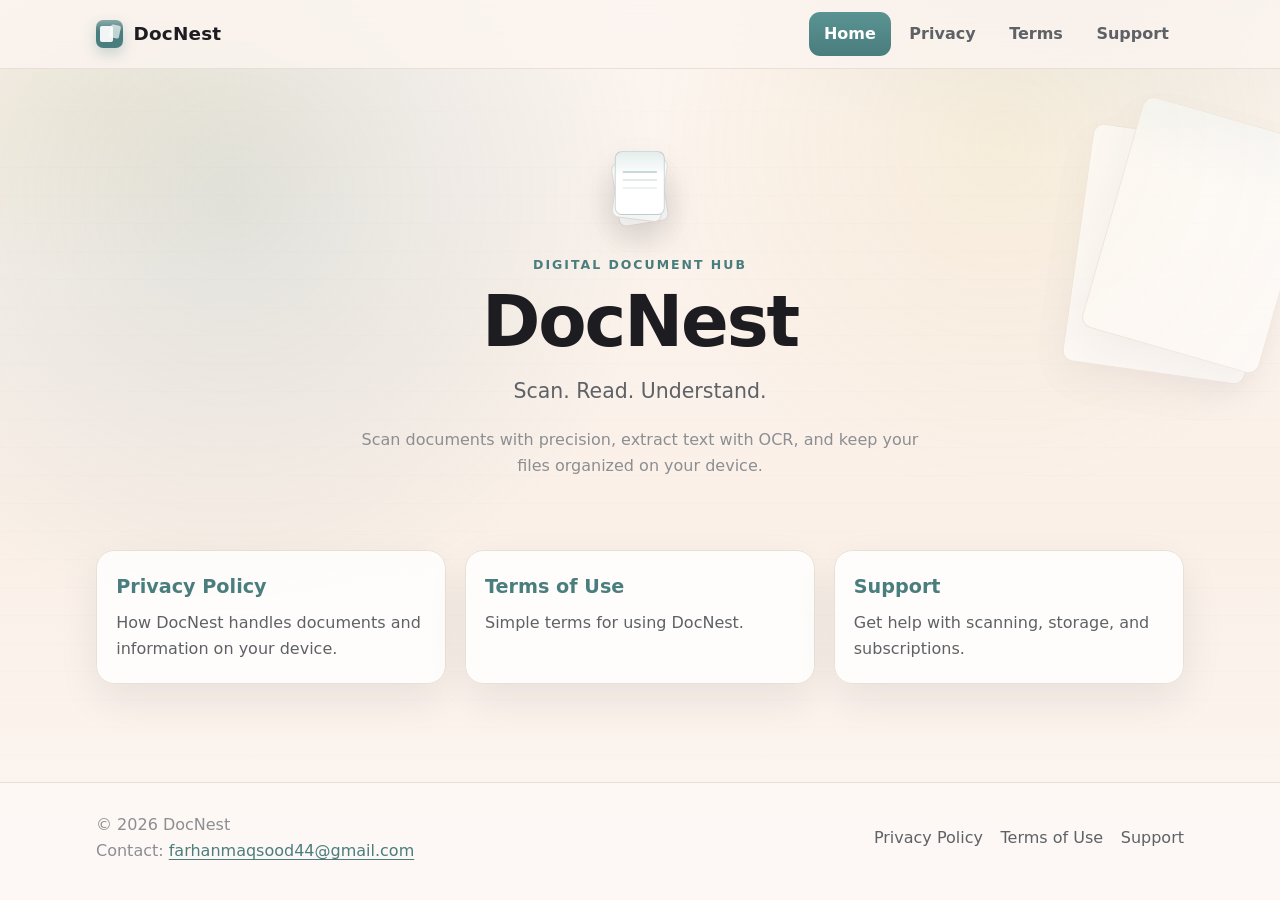
==== index.html @ b9f965b1 "Add a DocNest-themed GitHub Pages site for privacy, terms, and support. Co-authored-by: Cursor <curs" ====
<!DOCTYPE html>
<html lang="en">
<head>
  <meta charset="utf-8">
  <meta name="viewport" content="width=device-width, initial-scale=1">
  <title>DocNest — Digital Document Hub</title>
  <meta name="description" content="DocNest is a digital document hub for scanning, reading, and organizing files on your iPhone.">
  <meta name="theme-color" content="#4A7D7D">
  <meta property="og:title" content="DocNest — Digital Document Hub">
  <meta property="og:description" content="Scan. Read. Understand. Official privacy, terms, and support pages for DocNest.">
  <meta property="og:type" content="website">
  <meta property="og:url" content="https://farhan-maqsood.github.io/DocNest-Legals/">
  <link rel="stylesheet" href="assets/css/style.css">
</head>
<body>
  <div class="desk" aria-hidden="true">
    <div class="grain"></div>
    <div class="rule"></div>
    <div class="glow"></div>
    <div class="pages"></div>
  </div>

  <div class="site">
    <a class="skip-link" href="#content">Skip to content</a>

    <header class="site-header">
      <div class="header-inner">
        <a class="brand" href="index.html">
          <span class="brand-mark" aria-hidden="true"></span>
          DocNest
        </a>
        <button class="nav-toggle" type="button" aria-expanded="false" aria-controls="site-nav">
          <span class="nav-toggle-bars" aria-hidden="true"></span>
          <span class="visually-hidden">Menu</span>
        </button>
        <nav class="site-nav" id="site-nav" aria-label="Primary">
          <ul>
            <li><a href="index.html" aria-current="page">Home</a></li>
            <li><a href="PrivacyPolicy.html">Privacy</a></li>
            <li><a href="TermsOfUse.html">Terms</a></li>
            <li><a href="support.html">Support</a></li>
          </ul>
        </nav>
      </div>
    </header>

    <main class="main" id="content">
      <section class="hero">
        <div class="hero-stack" aria-hidden="true">
          <span></span>
          <span></span>
          <span></span>
        </div>
        <p class="eyebrow">Digital Document Hub</p>
        <h1>DocNest</h1>
        <p class="tagline">Scan. Read. Understand.</p>
        <p class="lede">Scan documents with precision, extract text with OCR, and keep your files organized on your device.</p>
      </section>

      <section class="card-grid" aria-label="Legal and support pages">
        <a class="nav-card" href="PrivacyPolicy.html">
          <h2>Privacy Policy</h2>
          <p>How DocNest handles documents and information on your device.</p>
        </a>
        <a class="nav-card" href="TermsOfUse.html">
          <h2>Terms of Use</h2>
          <p>Simple terms for using DocNest.</p>
        </a>
        <a class="nav-card" href="support.html">
          <h2>Support</h2>
          <p>Get help with scanning, storage, and subscriptions.</p>
        </a>
      </section>
    </main>

    <footer class="site-footer">
      <div class="footer-inner">
        <div>
          <p class="copyright">&copy; <span data-year>2026</span> DocNest</p>
          <p class="footer-contact">Contact: <a href="mailto:farhanmaqsood44@gmail.com">farhanmaqsood44@gmail.com</a></p>
        </div>
        <nav class="footer-links" aria-label="Footer">
          <a href="PrivacyPolicy.html">Privacy Policy</a>
          <a href="TermsOfUse.html">Terms of Use</a>
          <a href="support.html">Support</a>
        </nav>
      </div>
    </footer>
  </div>

  <script src="assets/js/main.js"></script>
</body>
</html>
---- assets/css/style.css ----
/* DocNest Legal & Support — warm paper, teal ink, document nest */

:root {
  --paper: #fcf5f0;
  --paper-warm: #faf0e8;
  --paper-lift: #ffffff;
  --ink: #1c1c21;
  --ink-soft: #5e6166;
  --ink-faint: #8c8e91;
  --teal: #4a7d7d;
  --teal-deep: #3a6565;
  --teal-bright: #5a9393;
  --teal-soft: rgba(74, 125, 125, 0.14);
  --gold: #d4b038;
  --gold-soft: rgba(212, 176, 56, 0.18);
  --line: #e8e0d6;
  --shadow: 0 16px 40px rgba(28, 28, 33, 0.08);
  --card: rgba(255, 255, 255, 0.82);
  --header-bg: rgba(252, 245, 240, 0.82);
  --focus: #4a7d7d;
  --header-h: 4.25rem;
  --content: 42rem;
  --wide: 68rem;
  --radius: 1.15rem;
}

@media (prefers-color-scheme: dark) {
  :root {
    --paper: #1a1f24;
    --paper-warm: #141a1f;
    --paper-lift: #21262b;
    --ink: #e8e8e8;
    --ink-soft: #a1a6ad;
    --ink-faint: #6b737a;
    --teal: #599b9e;
    --teal-deep: #4a8689;
    --teal-bright: #7bb8ba;
    --teal-soft: rgba(89, 155, 158, 0.16);
    --gold: #e8bf4d;
    --gold-soft: rgba(232, 191, 77, 0.16);
    --line: #30363d;
    --shadow: 0 18px 44px rgba(0, 0, 0, 0.35);
    --card: rgba(33, 38, 43, 0.82);
    --header-bg: rgba(20, 26, 31, 0.82);
    --focus: #7bb8ba;
  }
}

*,
*::before,
*::after {
  box-sizing: border-box;
}

html {
  scroll-behavior: smooth;
}

html,
body {
  margin: 0;
  padding: 0;
  min-height: 100%;
  background: var(--paper);
  color: var(--ink);
  font-family: -apple-system, BlinkMacSystemFont, "SF Pro Text", "Segoe UI",
    system-ui, sans-serif;
  font-size: 1rem;
  line-height: 1.65;
  overflow-x: hidden;
}

body {
  min-height: 100vh;
  display: flex;
  flex-direction: column;
  background:
    radial-gradient(ellipse 70% 46% at 88% -8%, rgba(74, 125, 125, 0.12), transparent 56%),
    radial-gradient(ellipse 50% 36% at 8% 12%, rgba(212, 176, 56, 0.08), transparent 52%),
    linear-gradient(180deg, var(--paper) 0%, var(--paper-warm) 58%, var(--paper) 100%);
}

img,
svg {
  max-width: 100%;
  display: block;
}

a {
  color: var(--teal);
  text-decoration-thickness: 1px;
  text-underline-offset: 0.18em;
}

a:hover {
  color: var(--teal-bright);
}

:focus-visible {
  outline: 2px solid var(--focus);
  outline-offset: 3px;
  border-radius: 0.35rem;
}

.visually-hidden {
  position: absolute;
  width: 1px;
  height: 1px;
  padding: 0;
  margin: -1px;
  overflow: hidden;
  clip: rect(0, 0, 0, 0);
  white-space: nowrap;
  border: 0;
}

.skip-link {
  position: absolute;
  left: 1rem;
  top: -4rem;
  z-index: 80;
  padding: 0.7rem 1rem;
  background: var(--teal);
  color: #fff;
  font-weight: 650;
  border-radius: 0.5rem;
  text-decoration: none;
}

.skip-link:focus {
  top: 0.75rem;
}

/* Atmosphere — stacked paper and grain */

.desk {
  position: fixed;
  inset: 0;
  pointer-events: none;
  z-index: 0;
  overflow: hidden;
}

.grain,
.rule,
.glow,
.pages {
  position: absolute;
  inset: 0;
}

.grain {
  opacity: 0.35;
  background-image:
    radial-gradient(1px 1px at 12% 18%, rgba(74, 125, 125, 0.18), transparent),
    radial-gradient(1px 1px at 28% 64%, rgba(28, 28, 33, 0.08), transparent),
    radial-gradient(1.2px 1.2px at 61% 22%, rgba(212, 176, 56, 0.16), transparent),
    radial-gradient(1px 1px at 79% 71%, rgba(74, 125, 125, 0.14), transparent),
    radial-gradient(1px 1px at 91% 36%, rgba(28, 28, 33, 0.07), transparent);
}

.rule {
  background-image: repeating-linear-gradient(
    180deg,
    transparent,
    transparent 27px,
    rgba(74, 125, 125, 0.045) 28px
  );
  mask-image: linear-gradient(180deg, transparent, #000 18%, #000 78%, transparent);
  opacity: 0.55;
}

.glow {
  background:
    radial-gradient(circle at 18% 22%, rgba(74, 125, 125, 0.14), transparent 34%),
    radial-gradient(circle at 78% 16%, rgba(212, 176, 56, 0.1), transparent 28%);
}

.pages {
  left: auto;
  right: -2rem;
  top: 7rem;
  width: 16rem;
  height: 18rem;
  opacity: 0.38;
}

.pages::before,
.pages::after {
  content: "";
  position: absolute;
  width: 11.5rem;
  height: 15rem;
  border-radius: 0.7rem;
  background: var(--paper-lift);
  border: 1px solid var(--line);
  box-shadow: var(--shadow);
}

.pages::before {
  top: 1.4rem;
  right: 3.2rem;
  transform: rotate(8deg);
}

.pages::after {
  top: 0.2rem;
  right: 1.2rem;
  transform: rotate(16deg);
  background:
    linear-gradient(180deg, rgba(74, 125, 125, 0.06), transparent 30%),
    var(--paper-lift);
}

.site {
  position: relative;
  z-index: 1;
  display: flex;
  flex-direction: column;
  min-height: 100vh;
}

/* Header */

.site-header {
  position: sticky;
  top: 0;
  z-index: 20;
  backdrop-filter: blur(16px);
  -webkit-backdrop-filter: blur(16px);
  background: var(--header-bg);
  border-bottom: 1px solid var(--line);
}

.header-inner {
  width: min(100% - 2rem, var(--wide));
  margin: 0 auto;
  min-height: var(--header-h);
  display: flex;
  align-items: center;
  justify-content: space-between;
  gap: 1rem;
}

.brand {
  display: inline-flex;
  align-items: center;
  gap: 0.65rem;
  color: var(--ink);
  text-decoration: none;
  font-weight: 730;
  letter-spacing: 0.01em;
  font-size: 1.15rem;
}

.brand-mark {
  width: 1.7rem;
  height: 1.7rem;
  border-radius: 0.45rem;
  background:
    linear-gradient(180deg, rgba(255, 255, 255, 0.35), transparent 42%),
    var(--teal);
  box-shadow: 0 6px 14px rgba(74, 125, 125, 0.28);
  position: relative;
}

.brand-mark::before,
.brand-mark::after {
  content: "";
  position: absolute;
  background: rgba(255, 255, 255, 0.92);
  border-radius: 0.12rem;
}

.brand-mark::before {
  width: 0.78rem;
  height: 0.96rem;
  left: 0.28rem;
  top: 0.38rem;
}

.brand-mark::after {
  width: 0.62rem;
  height: 0.8rem;
  right: 0.22rem;
  top: 0.28rem;
  opacity: 0.72;
  transform: rotate(12deg);
}

.nav-toggle {
  display: inline-flex;
  align-items: center;
  justify-content: center;
  min-width: 2.75rem;
  min-height: 2.75rem;
  padding: 0;
  border: 1px solid var(--teal);
  border-radius: 0.7rem;
  background: var(--paper-lift);
  color: var(--teal);
  cursor: pointer;
}

.nav-toggle-bars {
  display: block;
  width: 1.1rem;
  height: 2px;
  background: var(--teal);
  box-shadow: 0 -6px 0 var(--teal), 0 6px 0 var(--teal);
}

.site-nav {
  display: none;
}

.site-nav.is-open {
  display: block;
  position: absolute;
  left: 0;
  right: 0;
  top: 100%;
  padding: 0.6rem 1rem 1rem;
  background: var(--paper);
  border-bottom: 1px solid var(--line);
}

.site-nav ul {
  list-style: none;
  margin: 0;
  padding: 0;
  display: flex;
  flex-direction: column;
  gap: 0.25rem;
}

.site-nav a {
  display: flex;
  align-items: center;
  min-height: 2.75rem;
  padding: 0.55rem 0.85rem;
  color: var(--ink-soft);
  text-decoration: none;
  border-radius: 0.7rem;
  font-weight: 550;
}

.site-nav a:hover,
.site-nav a:focus-visible {
  color: var(--ink);
  background: var(--teal-soft);
}

.site-nav a[aria-current="page"] {
  color: #fff;
  background: linear-gradient(180deg, var(--teal-bright), var(--teal));
}

/* Main */

.main {
  flex: 1;
  width: min(100% - 2rem, var(--wide));
  margin: 0 auto;
  padding: 1.75rem 0 4rem;
}

.page-legal .main {
  width: min(100% - 2rem, var(--content));
}

.hero {
  position: relative;
  padding: 2.4rem 0 2rem;
  text-align: center;
}

.hero-stack {
  width: 4.4rem;
  height: 5.1rem;
  margin: 0 auto 1.35rem;
  position: relative;
}

.hero-stack span {
  position: absolute;
  left: 50%;
  width: 3.15rem;
  height: 4rem;
  border-radius: 0.45rem;
  border: 1px solid var(--line);
  background: var(--paper-lift);
  box-shadow: var(--shadow);
}

.hero-stack span:nth-child(1) {
  top: 0.55rem;
  transform: translateX(-50%) rotate(-9deg);
}

.hero-stack span:nth-child(2) {
  top: 0.28rem;
  transform: translateX(-50%) rotate(7deg);
}

.hero-stack span:nth-child(3) {
  top: 0;
  transform: translateX(-50%);
  background:
    linear-gradient(180deg, var(--teal-soft), transparent 38%),
    var(--paper-lift);
  border-color: rgba(74, 125, 125, 0.28);
}

.hero-stack span:nth-child(3)::after {
  content: "";
  position: absolute;
  left: 0.45rem;
  right: 0.45rem;
  top: 1.15rem;
  height: 2px;
  background: rgba(74, 125, 125, 0.28);
  box-shadow: 0 8px 0 rgba(74, 125, 125, 0.16), 0 16px 0 rgba(74, 125, 125, 0.1);
}

.eyebrow {
  margin: 0 0 0.7rem;
  color: var(--teal);
  font-size: 0.78rem;
  font-weight: 650;
  letter-spacing: 0.16em;
  text-transform: uppercase;
}

.hero h1 {
  margin: 0;
  font-size: clamp(2.4rem, 8vw, 4.4rem);
  line-height: 1.05;
  letter-spacing: -0.03em;
  font-weight: 760;
}

.tagline {
  margin: 0.9rem 0 0;
  color: var(--ink-soft);
  font-size: clamp(1.05rem, 3.4vw, 1.28rem);
  font-weight: 520;
}

.lede {
  margin: 1.15rem auto 0;
  max-width: 36rem;
  color: var(--ink-faint);
}

.card-grid {
  display: grid;
  gap: 1rem;
  margin-top: 2.4rem;
}

.nav-card {
  display: block;
  padding: 1.25rem 1.2rem 1.3rem;
  background: var(--card);
  border: 1px solid var(--line);
  border-radius: var(--radius);
  box-shadow: var(--shadow);
  color: inherit;
  text-decoration: none;
  min-height: 7.5rem;
}

.nav-card:hover,
.nav-card:focus-visible {
  border-color: rgba(74, 125, 125, 0.42);
  transform: translateY(-2px);
}

.nav-card h2 {
  margin: 0 0 0.45rem;
  font-size: 1.2rem;
  color: var(--teal);
}

.nav-card p {
  margin: 0;
  color: var(--ink-soft);
}

.page-title {
  margin: 0 0 0.35rem;
  font-size: clamp(1.85rem, 5vw, 2.5rem);
  letter-spacing: -0.03em;
  line-height: 1.15;
}

.page-kicker {
  margin: 0 0 1.6rem;
  color: var(--ink-soft);
}

.legal h2 {
  margin: 2rem 0 0.65rem;
  font-size: 1.2rem;
  color: var(--teal);
}

.legal p,
.legal li,
.page-kicker,
.lede,
.email-link,
.footer-contact {
  overflow-wrap: anywhere;
}

.legal p,
.legal li {
  color: var(--ink);
}

.legal ul {
  padding-left: 1.2rem;
}

.legal li + li {
  margin-top: 0.35rem;
}

.meta-dates {
  margin-top: 2.2rem;
  padding-top: 1.1rem;
  border-top: 1px solid var(--line);
  color: var(--ink-faint);
  font-size: 0.95rem;
}

.contact-panel,
.faq details {
  background: var(--card);
  border: 1px solid var(--line);
  border-radius: var(--radius);
  padding: 1.2rem 1.15rem;
}

.contact-panel h2,
.faq h2 {
  margin-top: 0;
}

.email-link {
  display: inline-flex;
  align-items: center;
  min-height: 2.75rem;
  font-size: 1.05rem;
  font-weight: 620;
}

.include-list {
  margin: 0.8rem 0 0;
}

.faq {
  margin-top: 2.2rem;
}

.faq details + details {
  margin-top: 0.7rem;
}

.faq summary {
  cursor: pointer;
  font-weight: 650;
  min-height: 2.75rem;
  display: flex;
  align-items: center;
}

.faq details p {
  margin: 0.5rem 0 0;
  color: var(--ink);
}

.studio {
  margin-top: 2rem;
  color: var(--ink-faint);
  font-size: 0.95rem;
}

/* Footer */

.site-footer {
  position: relative;
  z-index: 1;
  margin-top: auto;
  padding: 1.8rem 0 2.2rem;
  border-top: 1px solid var(--line);
  background: rgba(255, 255, 255, 0.36);
}

@media (prefers-color-scheme: dark) {
  .site-footer {
    background: rgba(20, 26, 31, 0.55);
  }
}

.footer-inner {
  width: min(100% - 2rem, var(--wide));
  margin: 0 auto;
  display: grid;
  gap: 0.85rem;
}

.footer-links {
  display: flex;
  flex-wrap: wrap;
  gap: 0.4rem 1.1rem;
}

.footer-links a {
  display: inline-flex;
  align-items: center;
  min-height: 2.75rem;
  color: var(--ink-soft);
  text-decoration: none;
}

.footer-links a:hover {
  color: var(--teal);
}

.copyright,
.footer-contact {
  margin: 0;
  color: var(--ink-faint);
}

@media (min-width: 720px) {
  .nav-toggle {
    display: none;
  }

  .site-nav,
  .site-nav.is-open {
    display: block;
    position: static;
    padding: 0;
    background: transparent;
    border: 0;
  }

  .site-nav ul {
    flex-direction: row;
    gap: 0.2rem;
  }

  .site-nav a {
    padding-inline: 0.95rem;
  }

  .card-grid {
    grid-template-columns: repeat(3, minmax(0, 1fr));
    gap: 1.15rem;
  }

  .hero {
    padding-top: 3.4rem;
  }

  .pages {
    opacity: 0.55;
    width: 20rem;
    height: 22rem;
  }

  .footer-inner {
    grid-template-columns: 1fr auto;
    align-items: center;
  }
}

@media (prefers-reduced-motion: reduce) {
  html {
    scroll-behavior: auto;
  }

  .nav-card:hover,
  .nav-card:focus-visible {
    transform: none;
  }
}
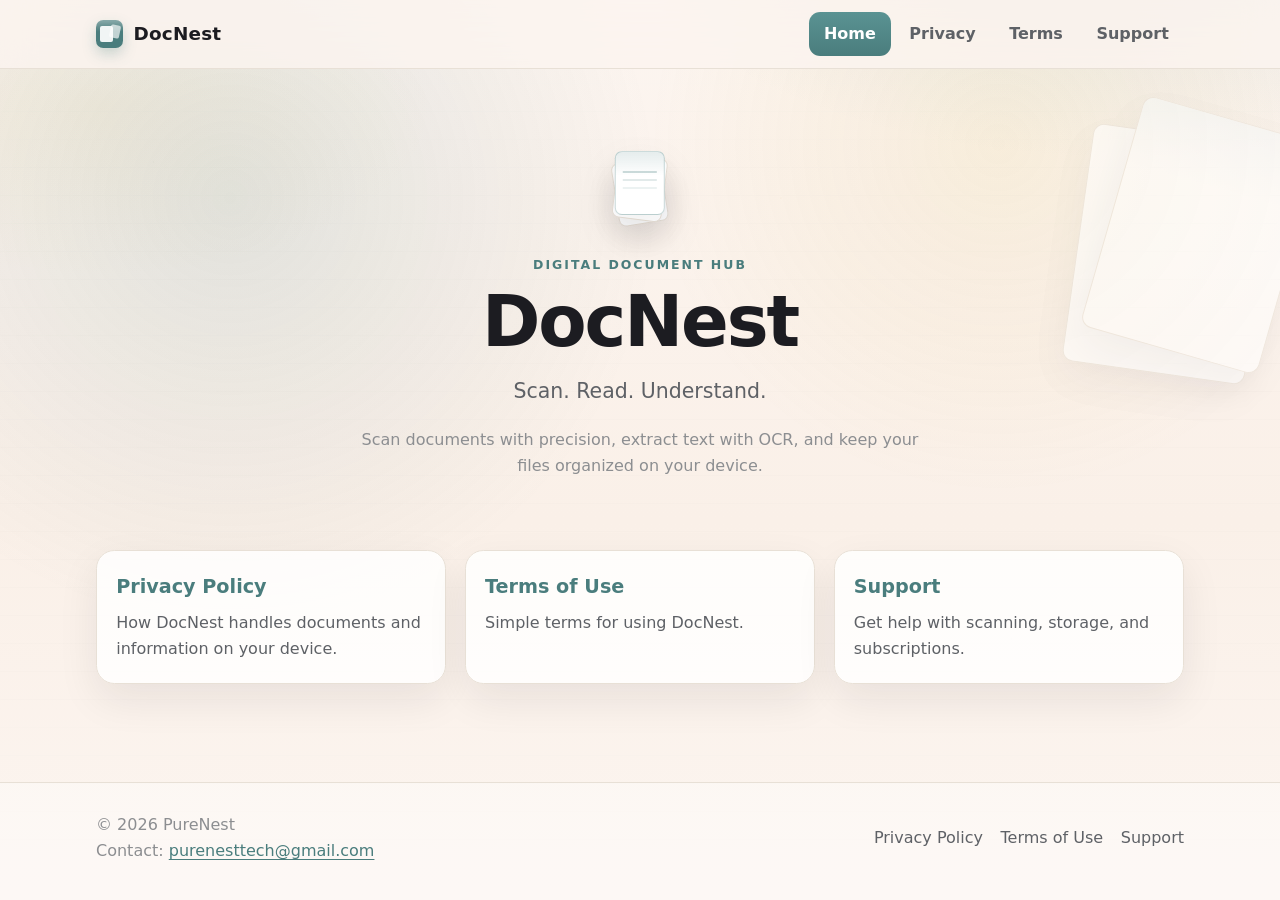
==== commit 6b213812: "Use PureNest support contact on the DocNest legal pages. Co-authored-by: Cursor <cursoragent@cursor." ====
--- a/index.html
+++ b/index.html
@@ -76,8 +76,8 @@
     <footer class="site-footer">
       <div class="footer-inner">
         <div>
-          <p class="copyright">&copy; <span data-year>2026</span> DocNest</p>
-          <p class="footer-contact">Contact: <a href="mailto:farhanmaqsood44@gmail.com">farhanmaqsood44@gmail.com</a></p>
+          <p class="copyright">&copy; <span data-year>2026</span> PureNest</p>
+          <p class="footer-contact">Contact: <a href="mailto:purenesttech@gmail.com">purenesttech@gmail.com</a></p>
         </div>
         <nav class="footer-links" aria-label="Footer">
           <a href="PrivacyPolicy.html">Privacy Policy</a>
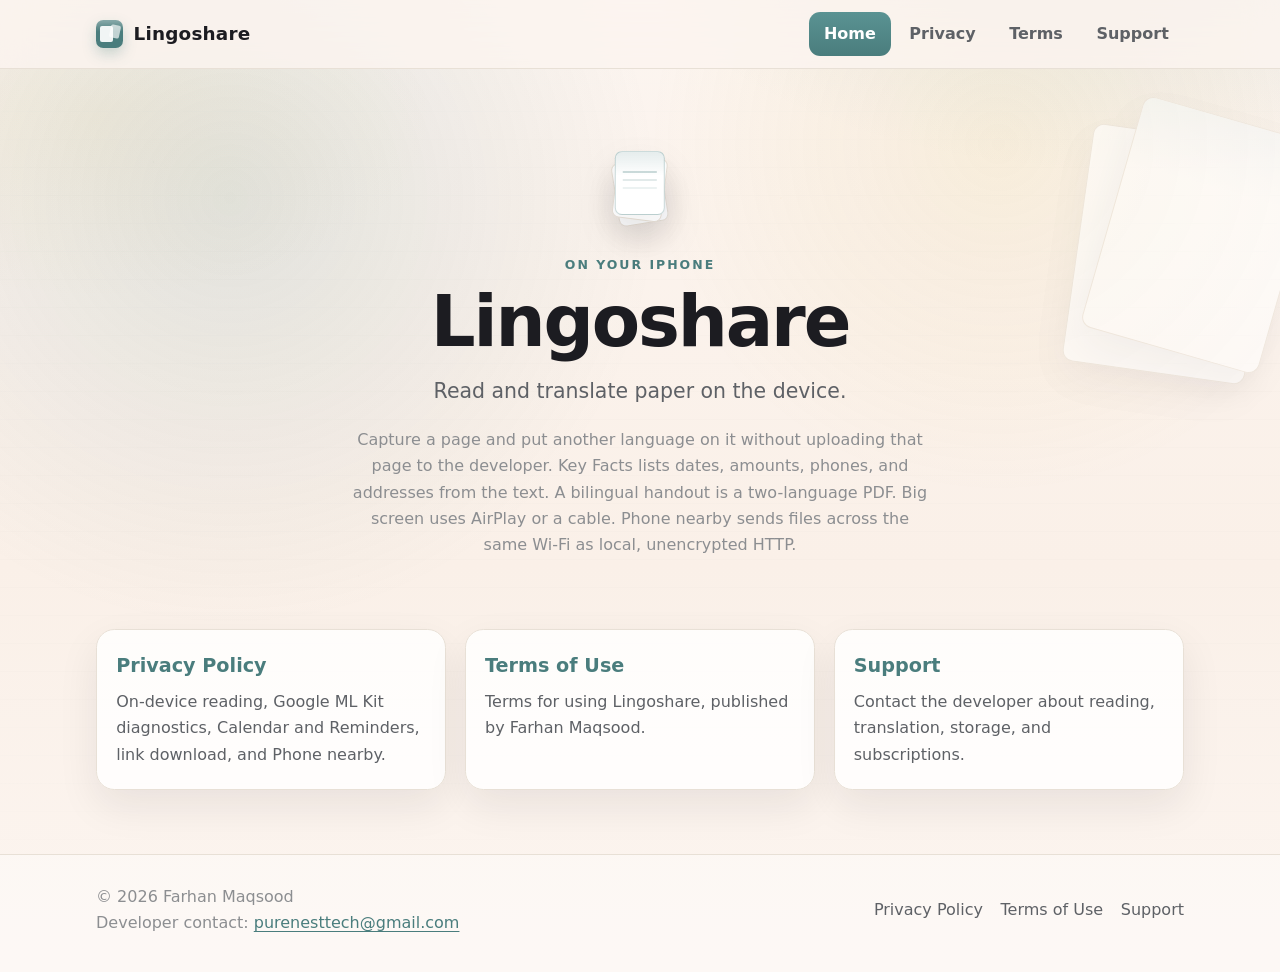
==== commit a92dab34: "Publish Lingoshare legal pages for the current on-device reading app. The live policy, terms, and su" ====
--- a/index.html
+++ b/index.html
@@ -3,11 +3,11 @@
 <head>
   <meta charset="utf-8">
   <meta name="viewport" content="width=device-width, initial-scale=1">
-  <title>DocNest — Digital Document Hub</title>
-  <meta name="description" content="DocNest is a digital document hub for scanning, reading, and organizing files on your iPhone.">
+  <title>Lingoshare</title>
+  <meta name="description" content="Lingoshare reads and translates paper on your device. Key Facts, a bilingual handout, Big screen with AirPlay, and Phone nearby on local, unencrypted HTTP.">
   <meta name="theme-color" content="#4A7D7D">
-  <meta property="og:title" content="DocNest — Digital Document Hub">
-  <meta property="og:description" content="Scan. Read. Understand. Official privacy, terms, and support pages for DocNest.">
+  <meta property="og:title" content="Lingoshare">
+  <meta property="og:description" content="Read and translate paper on your device. Privacy, terms, and support for Lingoshare, published by Farhan Maqsood.">
   <meta property="og:type" content="website">
   <meta property="og:url" content="https://farhan-maqsood.github.io/DocNest-Legals/">
   <link rel="stylesheet" href="assets/css/style.css">
@@ -27,7 +27,7 @@
       <div class="header-inner">
         <a class="brand" href="index.html">
           <span class="brand-mark" aria-hidden="true"></span>
-          DocNest
+          Lingoshare
         </a>
         <button class="nav-toggle" type="button" aria-expanded="false" aria-controls="site-nav">
           <span class="nav-toggle-bars" aria-hidden="true"></span>
@@ -51,24 +51,24 @@
           <span></span>
           <span></span>
         </div>
-        <p class="eyebrow">Digital Document Hub</p>
-        <h1>DocNest</h1>
-        <p class="tagline">Scan. Read. Understand.</p>
-        <p class="lede">Scan documents with precision, extract text with OCR, and keep your files organized on your device.</p>
+        <p class="eyebrow">On your iPhone</p>
+        <h1>Lingoshare</h1>
+        <p class="tagline">Read and translate paper on the device.</p>
+        <p class="lede">Capture a page and put another language on it without uploading that page to the developer. Key Facts lists dates, amounts, phones, and addresses from the text. A bilingual handout is a two-language PDF. Big screen uses AirPlay or a cable. Phone nearby sends files across the same Wi-Fi as local, unencrypted HTTP.</p>
       </section>
 
       <section class="card-grid" aria-label="Legal and support pages">
         <a class="nav-card" href="PrivacyPolicy.html">
           <h2>Privacy Policy</h2>
-          <p>How DocNest handles documents and information on your device.</p>
+          <p>On-device reading, Google ML Kit diagnostics, Calendar and Reminders, link download, and Phone nearby.</p>
         </a>
         <a class="nav-card" href="TermsOfUse.html">
           <h2>Terms of Use</h2>
-          <p>Simple terms for using DocNest.</p>
+          <p>Terms for using Lingoshare, published by Farhan Maqsood.</p>
         </a>
         <a class="nav-card" href="support.html">
           <h2>Support</h2>
-          <p>Get help with scanning, storage, and subscriptions.</p>
+          <p>Contact the developer about reading, translation, storage, and subscriptions.</p>
         </a>
       </section>
     </main>
@@ -76,8 +76,8 @@
     <footer class="site-footer">
       <div class="footer-inner">
         <div>
-          <p class="copyright">&copy; <span data-year>2026</span> PureNest</p>
-          <p class="footer-contact">Contact: <a href="mailto:purenesttech@gmail.com">purenesttech@gmail.com</a></p>
+          <p class="copyright">&copy; <span data-year>2026</span> Farhan Maqsood</p>
+          <p class="footer-contact">Developer contact: <a href="mailto:purenesttech@gmail.com">purenesttech@gmail.com</a></p>
         </div>
         <nav class="footer-links" aria-label="Footer">
           <a href="PrivacyPolicy.html">Privacy Policy</a>
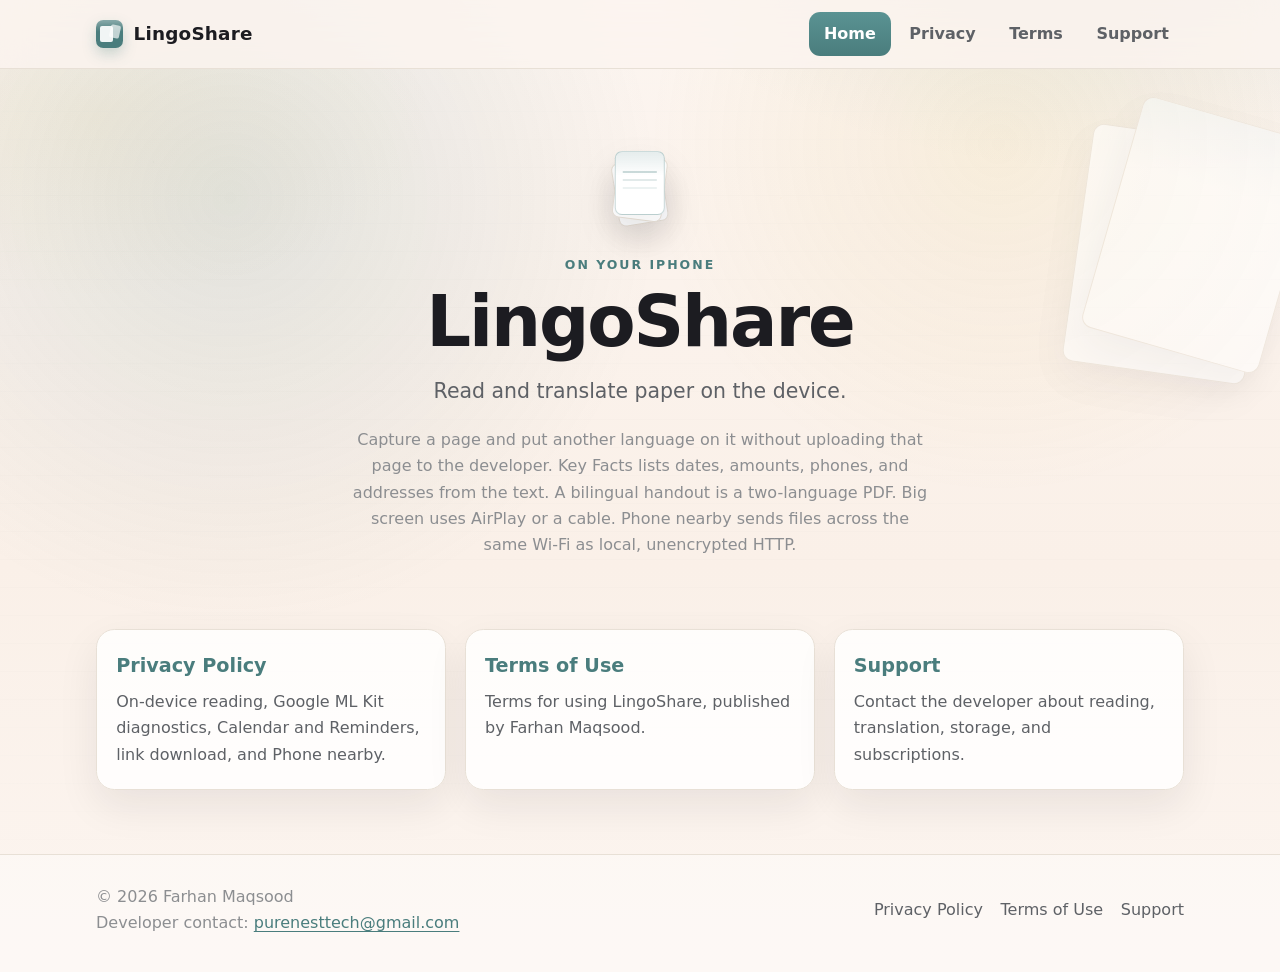
==== commit 2ad1f764: "Rebrand legal pages from DocNest to LingoShare. Update display names, titles, copy, and GitHub Pages" ====
--- a/index.html
+++ b/index.html
@@ -3,13 +3,13 @@
 <head>
   <meta charset="utf-8">
   <meta name="viewport" content="width=device-width, initial-scale=1">
-  <title>Lingoshare</title>
-  <meta name="description" content="Lingoshare reads and translates paper on your device. Key Facts, a bilingual handout, Big screen with AirPlay, and Phone nearby on local, unencrypted HTTP.">
+  <title>LingoShare</title>
+  <meta name="description" content="LingoShare reads and translates paper on your device. Key Facts, a bilingual handout, Big screen with AirPlay, and Phone nearby on local, unencrypted HTTP.">
   <meta name="theme-color" content="#4A7D7D">
-  <meta property="og:title" content="Lingoshare">
-  <meta property="og:description" content="Read and translate paper on your device. Privacy, terms, and support for Lingoshare, published by Farhan Maqsood.">
+  <meta property="og:title" content="LingoShare">
+  <meta property="og:description" content="Read and translate paper on your device. Privacy, terms, and support for LingoShare, published by Farhan Maqsood.">
   <meta property="og:type" content="website">
-  <meta property="og:url" content="https://farhan-maqsood.github.io/DocNest-Legals/">
+  <meta property="og:url" content="https://farhan-maqsood.github.io/LingoShare-Legals/">
   <link rel="stylesheet" href="assets/css/style.css">
 </head>
 <body>
@@ -27,7 +27,7 @@
       <div class="header-inner">
         <a class="brand" href="index.html">
           <span class="brand-mark" aria-hidden="true"></span>
-          Lingoshare
+          LingoShare
         </a>
         <button class="nav-toggle" type="button" aria-expanded="false" aria-controls="site-nav">
           <span class="nav-toggle-bars" aria-hidden="true"></span>
@@ -52,7 +52,7 @@
           <span></span>
         </div>
         <p class="eyebrow">On your iPhone</p>
-        <h1>Lingoshare</h1>
+        <h1>LingoShare</h1>
         <p class="tagline">Read and translate paper on the device.</p>
         <p class="lede">Capture a page and put another language on it without uploading that page to the developer. Key Facts lists dates, amounts, phones, and addresses from the text. A bilingual handout is a two-language PDF. Big screen uses AirPlay or a cable. Phone nearby sends files across the same Wi-Fi as local, unencrypted HTTP.</p>
       </section>
@@ -64,7 +64,7 @@
         </a>
         <a class="nav-card" href="TermsOfUse.html">
           <h2>Terms of Use</h2>
-          <p>Terms for using Lingoshare, published by Farhan Maqsood.</p>
+          <p>Terms for using LingoShare, published by Farhan Maqsood.</p>
         </a>
         <a class="nav-card" href="support.html">
           <h2>Support</h2>
--- a/assets/css/style.css
+++ b/assets/css/style.css
@@ -1,4 +1,4 @@
-/* DocNest Legal & Support — warm paper, teal ink, document nest */
+/* LingoShare Legal & Support — warm paper, teal ink, document nest */
 
 :root {
   --paper: #fcf5f0;
